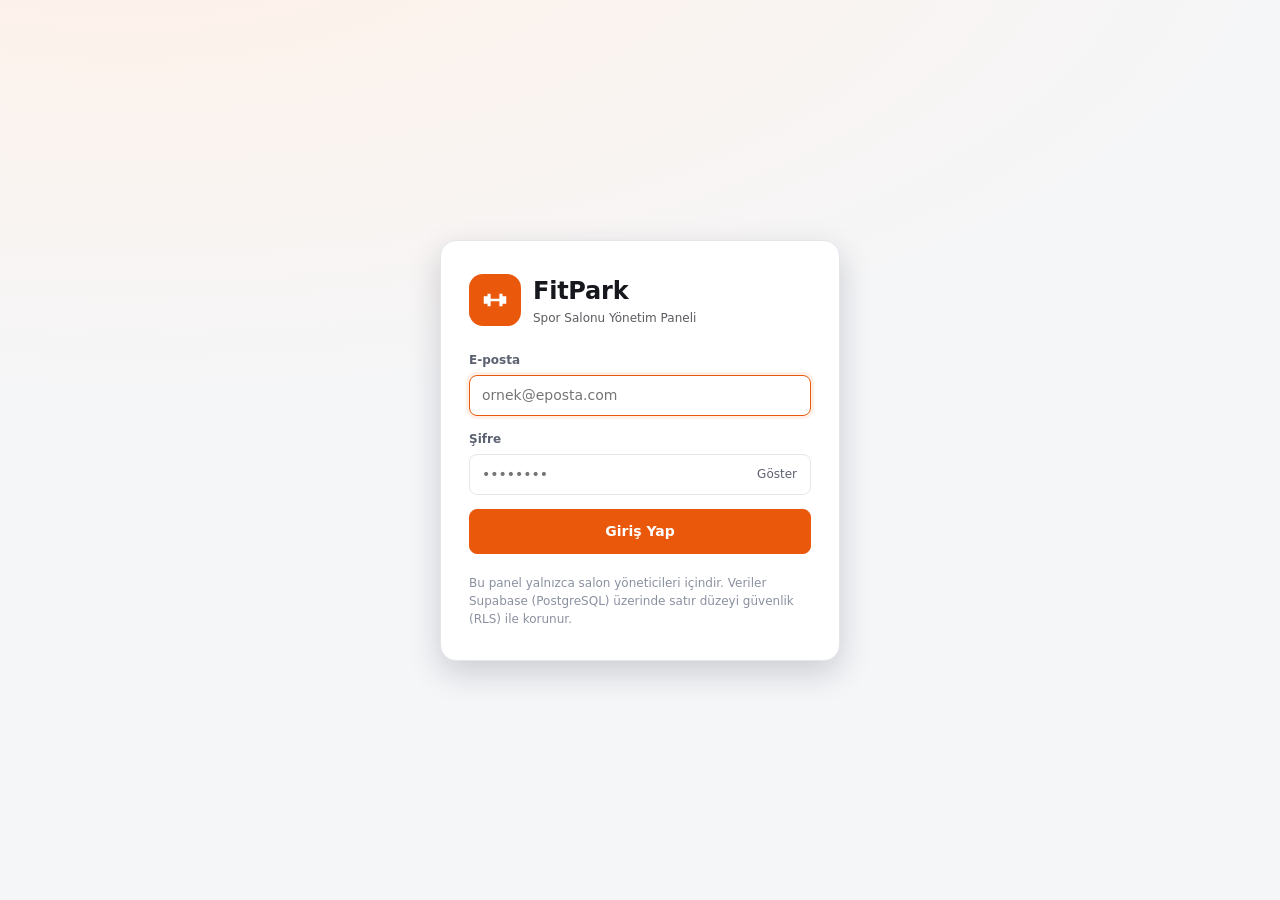
==== index.html @ 44391488 "Giriş formu örnek e-postası Co-Authored-By: Claude Opus 5.5 <noreply@anthropic.com> Claude-Session: " ====
<!doctype html>
<html lang="tr">
<head>
  <meta charset="utf-8">
  <meta name="viewport" content="width=device-width, initial-scale=1">
  <title>FitPark Spor Salonu · Yönetim Paneli</title>
  <meta name="description" content="Spor salonu üyelik, turnike ve antrenman programı yönetim paneli">
  <link rel="icon" href="data:image/svg+xml,%3Csvg xmlns='http://www.w3.org/2000/svg' viewBox='0 0 64 64'%3E%3Crect width='64' height='64' rx='14' fill='%23ea580c'/%3E%3Cpath d='M14 26h6v12h-6zM44 26h6v12h-6zM20 22h5v20h-5zM39 22h5v20h-5zM25 30h14v4H25z' fill='white'/%3E%3C/svg%3E">
  <link rel="stylesheet" href="css/style.css">
  <script>
    try { const t = localStorage.getItem('tema'); if (t) document.documentElement.dataset.theme = t; } catch (e) {}
  </script>
</head>
<body>
  <!-- GİRİŞ EKRANI -->
  <section id="login-screen" class="login-screen" hidden>
    <div class="login-card">
      <div class="brand brand-lg">
        <span class="brand-logo" aria-hidden="true">
          <svg viewBox="0 0 64 64"><path d="M14 26h6v12h-6zM44 26h6v12h-6zM20 22h5v20h-5zM39 22h5v20h-5zM25 30h14v4H25z" fill="currentColor"/></svg>
        </span>
        <div>
          <div class="brand-name">FitPark</div>
          <div class="brand-sub">Spor Salonu Yönetim Paneli</div>
        </div>
      </div>
      <form id="login-form" novalidate>
        <label class="field">
          <span>E-posta</span>
          <input type="email" name="email" autocomplete="username" required placeholder="ornek@eposta.com">
        </label>
        <label class="field">
          <span>Şifre</span>
          <div class="pw-wrap">
            <input type="password" name="password" autocomplete="current-password" required placeholder="••••••••">
            <button type="button" class="pw-toggle" aria-label="Şifreyi göster">Göster</button>
          </div>
        </label>
        <p class="form-error" id="login-error" role="alert" hidden></p>
        <button type="submit" class="btn btn-primary btn-block">Giriş Yap</button>
      </form>
      <p class="login-note">Bu panel yalnızca salon yöneticileri içindir. Veriler Supabase (PostgreSQL) üzerinde satır düzeyi güvenlik (RLS) ile korunur.</p>
    </div>
  </section>

  <!-- UYGULAMA -->
  <div id="app" class="app" hidden>
    <aside class="sidebar" id="sidebar">
      <div class="brand">
        <span class="brand-logo" aria-hidden="true">
          <svg viewBox="0 0 64 64"><path d="M14 26h6v12h-6zM44 26h6v12h-6zM20 22h5v20h-5zM39 22h5v20h-5zM25 30h14v4H25z" fill="currentColor"/></svg>
        </span>
        <div>
          <div class="brand-name">FitPark</div>
          <div class="brand-sub">Yönetim Paneli</div>
        </div>
      </div>
      <nav class="nav" id="nav">
        <a href="#/panel" data-route="panel"><svg viewBox="0 0 24 24"><path d="M3 13h8V3H3zm0 8h8v-6H3zm10 0h8V11h-8zm0-18v6h8V3z"/></svg>Gösterge Paneli</a>
        <a href="#/turnike" data-route="turnike"><svg viewBox="0 0 24 24"><path d="M10 17l5-5-5-5v3H3v4h7zm9-14h-8v2h8v14h-8v2h8a2 2 0 0 0 2-2V5a2 2 0 0 0-2-2z"/></svg>Turnike<span class="nav-badge" id="badge-icerde" hidden></span></a>
        <a href="#/uyeler" data-route="uyeler"><svg viewBox="0 0 24 24"><path d="M16 11a3 3 0 1 0 0-6 3 3 0 0 0 0 6zm-8 0a3 3 0 1 0 0-6 3 3 0 0 0 0 6zm0 2c-2.7 0-8 1.3-8 4v3h16v-3c0-2.7-5.3-4-8-4zm8 0c-.3 0-.7 0-1.1.1A4.2 4.2 0 0 1 17 17v3h7v-3c0-2.7-5.3-4-8-4z"/></svg>Üyeler<span class="nav-badge warn" id="badge-bitiyor" hidden></span></a>
        <a href="#/gecmis" data-route="gecmis"><svg viewBox="0 0 24 24"><path d="M13 3a9 9 0 0 0-9 9H1l4 4 4-4H6a7 7 0 1 1 2 4.9l-1.4 1.4A9 9 0 1 0 13 3zm-1 5v5l4.3 2.5.7-1.2-3.5-2.1V8z"/></svg>Giriş-Çıkış Geçmişi</a>
        <a href="#/programlar" data-route="programlar"><svg viewBox="0 0 24 24"><path d="M20.6 14.9l1.4-1.4-1.4-1.4-3.6 3.6-8.5-8.5L12.1 3.6 10.7 2.2 9.3 3.6 7.9 2.2 5.8 4.3 4.3 2.9 2.9 4.3l1.4 1.4-2.1 2.1 1.4 1.4-1.4 1.4 1.4 1.4 1.4-1.4 8.5 8.5-3.6 3.6 1.4 1.4 1.4-1.4 1.4 1.4 2.1-2.1 1.4 1.4 1.4-1.4-1.4-1.4 2.1-2.1z"/></svg>Antrenman &amp; Kadro</a>
        <a href="#/raporlar" data-route="raporlar"><svg viewBox="0 0 24 24"><path d="M5 9h3v11H5zm5.5-5h3v16h-3zM16 13h3v7h-3z"/></svg>Raporlar</a>
      </nav>
      <div class="sidebar-foot">
        <div class="db-chip" title="Bağlı veritabanı"><span class="dot"></span>Supabase · PostgreSQL</div>
      </div>
    </aside>
    <div class="sidebar-backdrop" id="sidebar-backdrop"></div>

    <div class="main">
      <header class="topbar">
        <button class="icon-btn menu-btn" id="menu-btn" aria-label="Menüyü aç">
          <svg viewBox="0 0 24 24"><path d="M3 6h18v2H3zm0 5h18v2H3zm0 5h18v2H3z"/></svg>
        </button>
        <h1 class="page-title" id="page-title">Gösterge Paneli</h1>
        <div class="topbar-right">
          <div class="clock" id="clock" title="İstanbul saati"></div>
          <button class="icon-btn" id="theme-btn" aria-label="Tema değiştir" title="Açık / koyu tema">
            <svg viewBox="0 0 24 24"><path d="M12 3a9 9 0 1 0 9 9c0-.5 0-1-.1-1.4A5.5 5.5 0 0 1 13.4 3.1L12 3z"/></svg>
          </button>
          <div class="user-menu">
            <button class="user-btn" id="user-btn" aria-haspopup="true">
              <span class="avatar" id="user-avatar">Y</span>
              <span class="user-email" id="user-email"></span>
            </button>
            <div class="dropdown" id="user-dropdown" hidden>
              <button id="pw-change-btn">Şifre değiştir</button>
              <button id="logout-btn">Çıkış yap</button>
            </div>
          </div>
        </div>
      </header>
      <main id="view" class="view" tabindex="-1"></main>
    </div>
  </div>

  <div id="modal-root"></div>
  <div id="toast-root" class="toast-root" aria-live="polite"></div>

  <script src="vendor/supabase.js"></script>
  <script src="vendor/chart.umd.min.js"></script>
  <script src="js/config.js"></script>
  <script src="js/app.js"></script>
</body>
</html>
---- css/style.css ----
/* ================== TEMA ================== */
:root {
  --bg: #f5f6f8;
  --surface: #ffffff;
  --surface-2: #f0f2f5;
  --border: #e3e6eb;
  --text: #16181d;
  --text-2: #5b6170;
  --text-3: #8a90a0;
  --primary: #ea580c;
  --primary-600: #c2410c;
  --primary-soft: #fff1e8;
  --ok: #15803d;      --ok-soft: #e7f6ec;
  --warn: #b45309;    --warn-soft: #fdf3e1;
  --bad: #b91c1c;     --bad-soft: #fde8e8;
  --info: #1d4ed8;    --info-soft: #e7eefd;
  --muted-soft: #eef0f3;
  --shadow: 0 1px 2px rgba(16,24,40,.05), 0 1px 3px rgba(16,24,40,.06);
  --shadow-lg: 0 12px 32px rgba(16,24,40,.18);
  --radius: 12px;
  --sidebar: #111318;
  --sidebar-text: #c9ccd4;
  color-scheme: light;
}
@media (prefers-color-scheme: dark) {
  :root:not([data-theme="light"]) {
    --bg: #0e1014; --surface: #171a20; --surface-2: #1e222a; --border: #2a2f39;
    --text: #eceef2; --text-2: #a7adba; --text-3: #7b8292;
    --primary: #fb7a35; --primary-600: #f26a20; --primary-soft: #3a2216;
    --ok: #4ade80; --ok-soft: #13301f; --warn: #fbbf24; --warn-soft: #362a10;
    --bad: #f87171; --bad-soft: #3a1818; --info: #7aa2ff; --info-soft: #172443;
    --muted-soft: #252a33; --sidebar: #0a0b0e; --sidebar-text: #b5b9c3;
    --shadow: 0 1px 2px rgba(0,0,0,.4); --shadow-lg: 0 12px 32px rgba(0,0,0,.6);
    color-scheme: dark;
  }
}
:root[data-theme="dark"] {
  --bg: #0e1014; --surface: #171a20; --surface-2: #1e222a; --border: #2a2f39;
  --text: #eceef2; --text-2: #a7adba; --text-3: #7b8292;
  --primary: #fb7a35; --primary-600: #f26a20; --primary-soft: #3a2216;
  --ok: #4ade80; --ok-soft: #13301f; --warn: #fbbf24; --warn-soft: #362a10;
  --bad: #f87171; --bad-soft: #3a1818; --info: #7aa2ff; --info-soft: #172443;
  --muted-soft: #252a33; --sidebar: #0a0b0e; --sidebar-text: #b5b9c3;
  --shadow: 0 1px 2px rgba(0,0,0,.4); --shadow-lg: 0 12px 32px rgba(0,0,0,.6);
  color-scheme: dark;
}

/* ================== TEMEL ================== */
* { box-sizing: border-box; }
html, body { margin: 0; height: 100%; }
body {
  background: var(--bg); color: var(--text);
  font: 14px/1.5 system-ui, -apple-system, "Segoe UI", Roboto, "Helvetica Neue", Arial, sans-serif;
  -webkit-font-smoothing: antialiased;
}
[hidden] { display: none !important; }
a { color: var(--primary); text-decoration: none; }
a:hover { text-decoration: underline; }
h1, h2, h3 { margin: 0; line-height: 1.25; }
svg { width: 20px; height: 20px; fill: currentColor; flex: none; }
button, input, select, textarea { font: inherit; color: inherit; }
.muted { color: var(--text-2); }
.small { font-size: 12px; }
.num { font-variant-numeric: tabular-nums; }
.nowrap { white-space: nowrap; }

/* ================== GİRİŞ ================== */
.login-screen {
  min-height: 100%; display: grid; place-items: center; padding: 24px 16px;
  background: radial-gradient(1200px 500px at 10% -10%, var(--primary-soft), transparent), var(--bg);
}
.login-card {
  width: 100%; max-width: 400px; background: var(--surface); border: 1px solid var(--border);
  border-radius: 16px; padding: 32px 28px; box-shadow: var(--shadow-lg);
}
.login-card .brand { margin-bottom: 24px; color: var(--text); }
.login-note { margin: 20px 0 0; font-size: 12px; color: var(--text-3); }
.pw-wrap { position: relative; }
.pw-wrap input { padding-right: 72px; }
.pw-toggle {
  position: absolute; right: 6px; top: 50%; transform: translateY(-50%);
  border: 0; background: transparent; color: var(--text-2); font-size: 12px; cursor: pointer; padding: 6px 8px;
}

/* ================== DÜZEN ================== */
.app { display: flex; min-height: 100%; }
.sidebar {
  width: 248px; flex: none; background: var(--sidebar); color: var(--sidebar-text);
  display: flex; flex-direction: column; padding: 20px 14px; position: sticky; top: 0; height: 100vh;
}
.sidebar .brand { color: #fff; padding: 0 8px 20px; }
.brand { display: flex; align-items: center; gap: 12px; }
.brand-logo {
  width: 40px; height: 40px; border-radius: 10px; background: var(--primary); color: #fff;
  display: grid; place-items: center; flex: none;
}
.brand-logo svg { width: 30px; height: 30px; }
.brand-lg .brand-logo { width: 52px; height: 52px; border-radius: 14px; }
.brand-lg .brand-logo svg { width: 40px; height: 40px; }
.brand-name { font-weight: 800; font-size: 18px; letter-spacing: -.01em; }
.brand-lg .brand-name { font-size: 24px; }
.brand-sub { font-size: 12px; opacity: .7; }
.nav { display: flex; flex-direction: column; gap: 2px; }
.nav a {
  display: flex; align-items: center; gap: 12px; padding: 10px 12px; border-radius: 8px;
  color: var(--sidebar-text); font-weight: 500;
}
.nav a:hover { background: rgba(255,255,255,.06); text-decoration: none; color: #fff; }
.nav a.active { background: var(--primary); color: #fff; }
.nav a svg { opacity: .9; }
.nav-badge {
  margin-left: auto; background: rgba(255,255,255,.14); color: #fff; font-size: 11px; font-weight: 700;
  padding: 1px 8px; border-radius: 999px;
}
.nav-badge.warn { background: #f59e0b; color: #1a1200; }
.nav a.active .nav-badge { background: rgba(0,0,0,.2); color: #fff; }
.sidebar-foot { margin-top: auto; padding: 8px; }
.db-chip { display: flex; align-items: center; gap: 8px; font-size: 12px; opacity: .75; }
.dot { width: 8px; height: 8px; border-radius: 50%; background: #22c55e; box-shadow: 0 0 0 3px rgba(34,197,94,.2); }

.main { flex: 1; min-width: 0; display: flex; flex-direction: column; }
.topbar {
  height: 64px; display: flex; align-items: center; gap: 12px; padding: 0 24px;
  background: var(--surface); border-bottom: 1px solid var(--border); position: sticky; top: 0; z-index: 20;
}
.page-title { font-size: 18px; font-weight: 700; flex: 1; min-width: 0; overflow: hidden; text-overflow: ellipsis; white-space: nowrap; }
.topbar-right { display: flex; align-items: center; gap: 8px; }
.clock { font-variant-numeric: tabular-nums; color: var(--text-2); font-size: 13px; padding: 0 8px; white-space: nowrap; }
.icon-btn {
  width: 38px; height: 38px; border-radius: 8px; border: 1px solid var(--border); background: var(--surface);
  display: grid; place-items: center; cursor: pointer; color: var(--text-2);
}
.icon-btn:hover { background: var(--surface-2); color: var(--text); }
.menu-btn { display: none; }
.user-menu { position: relative; }
.user-btn {
  display: flex; align-items: center; gap: 8px; border: 1px solid var(--border); background: var(--surface);
  border-radius: 999px; padding: 3px 12px 3px 3px; cursor: pointer;
}
.avatar {
  width: 30px; height: 30px; border-radius: 50%; background: var(--primary-soft); color: var(--primary);
  display: grid; place-items: center; font-weight: 700; font-size: 13px; flex: none;
}
.user-email { font-size: 13px; max-width: 200px; overflow: hidden; text-overflow: ellipsis; white-space: nowrap; }
.dropdown {
  position: absolute; right: 0; top: calc(100% + 6px); background: var(--surface); border: 1px solid var(--border);
  border-radius: 10px; box-shadow: var(--shadow-lg); min-width: 180px; padding: 6px; z-index: 50;
}
.dropdown button {
  display: block; width: 100%; text-align: left; border: 0; background: transparent; padding: 9px 12px;
  border-radius: 6px; cursor: pointer;
}
.dropdown button:hover { background: var(--surface-2); }
.view { padding: 24px; max-width: 1400px; width: 100%; margin: 0 auto; outline: none; }

/* ================== BİLEŞENLER ================== */
.card {
  background: var(--surface); border: 1px solid var(--border); border-radius: var(--radius);
  box-shadow: var(--shadow); min-width: 0;
}
.card-head {
  display: flex; align-items: center; justify-content: space-between; gap: 12px; flex-wrap: wrap;
  padding: 16px 18px; border-bottom: 1px solid var(--border);
}
.card-head h2 { font-size: 15px; font-weight: 700; }
.card-head .sub { font-size: 12px; color: var(--text-2); margin-top: 2px; }
.card-body { padding: 18px; }
.card-body.flush { padding: 0; }

.grid { display: grid; gap: 16px; }
.stats { grid-template-columns: repeat(auto-fit, minmax(170px, 1fr)); margin-bottom: 16px; }
.stats.six { grid-template-columns: repeat(6, minmax(0, 1fr)); }
@media (max-width: 1400px) { .stats.six { grid-template-columns: repeat(3, minmax(0, 1fr)); } }
.cols-2 { grid-template-columns: repeat(2, minmax(0, 1fr)); }
.cols-3 { grid-template-columns: 2fr 1fr; }
.mb { margin-bottom: 16px; }

.stat { padding: 16px 18px; display: flex; gap: 14px; align-items: flex-start; }
.stat-icon {
  width: 40px; height: 40px; border-radius: 10px; display: grid; place-items: center; flex: none;
  background: var(--primary-soft); color: var(--primary);
}
.stat-icon.ok { background: var(--ok-soft); color: var(--ok); }
.stat-icon.warn { background: var(--warn-soft); color: var(--warn); }
.stat-icon.info { background: var(--info-soft); color: var(--info); }
.stat-icon.bad { background: var(--bad-soft); color: var(--bad); }
.stat-label { font-size: 12px; color: var(--text-2); font-weight: 500; }
.stat-value { font-size: 26px; font-weight: 800; letter-spacing: -.02em; font-variant-numeric: tabular-nums; line-height: 1.2; }
.stat-hint { font-size: 12px; color: var(--text-3); }

.btn {
  display: inline-flex; align-items: center; justify-content: center; gap: 6px; padding: 8px 14px;
  border-radius: 8px; border: 1px solid var(--border); background: var(--surface); cursor: pointer;
  font-weight: 600; font-size: 13px; white-space: nowrap; text-decoration: none !important; color: var(--text);
}
.btn:hover { background: var(--surface-2); }
.btn:disabled { opacity: .55; cursor: not-allowed; }
.btn svg { width: 16px; height: 16px; }
.btn-primary { background: var(--primary); border-color: var(--primary); color: #fff; }
.btn-primary:hover { background: var(--primary-600); border-color: var(--primary-600); }
.btn-ok { background: var(--ok); border-color: var(--ok); color: #fff; }
.btn-ok:hover { filter: brightness(.95); background: var(--ok); }
.btn-bad { background: var(--surface); border-color: var(--bad); color: var(--bad); }
.btn-bad:hover { background: var(--bad-soft); }
.btn-sm { padding: 5px 10px; font-size: 12px; }
.btn-block { width: 100%; padding: 11px; font-size: 14px; }
.btn-row { display: flex; gap: 8px; flex-wrap: wrap; }

.badge {
  display: inline-flex; align-items: center; gap: 5px; padding: 2px 9px; border-radius: 999px;
  font-size: 12px; font-weight: 600; white-space: nowrap;
}
.badge::before { content: ""; width: 6px; height: 6px; border-radius: 50%; background: currentColor; }
.badge.ok { background: var(--ok-soft); color: var(--ok); }
.badge.warn { background: var(--warn-soft); color: var(--warn); }
.badge.bad { background: var(--bad-soft); color: var(--bad); }
.badge.info { background: var(--info-soft); color: var(--info); }
.badge.muted { background: var(--muted-soft); color: var(--text-2); }
.badge.plain::before { display: none; }

/* Form */
.field { display: flex; flex-direction: column; gap: 6px; margin-bottom: 14px; min-width: 0; }
.field > span { font-size: 12px; font-weight: 600; color: var(--text-2); }
.field .req { color: var(--bad); }
input[type=text], input[type=email], input[type=password], input[type=tel], input[type=date], input[type=search], select, textarea {
  width: 100%; padding: 9px 12px; border: 1px solid var(--border); border-radius: 8px; background: var(--surface);
  outline: none; min-height: 38px;
}
input:focus, select:focus, textarea:focus { border-color: var(--primary); box-shadow: 0 0 0 3px var(--primary-soft); }
input.invalid, select.invalid { border-color: var(--bad); }
.field-err { font-size: 12px; color: var(--bad); min-height: 0; }
.form-grid { display: grid; grid-template-columns: 1fr 1fr; gap: 0 14px; }
.form-grid .full { grid-column: 1 / -1; }
.form-error {
  background: var(--bad-soft); color: var(--bad); padding: 10px 12px; border-radius: 8px; font-size: 13px; margin: 0 0 14px;
}
.radio-row { display: flex; gap: 8px; }
.radio-row label {
  flex: 1; display: flex; align-items: center; justify-content: center; gap: 6px; border: 1px solid var(--border);
  border-radius: 8px; padding: 8px; cursor: pointer; min-height: 38px;
}
.radio-row input { accent-color: var(--primary); }
.radio-row label:has(input:checked) { border-color: var(--primary); background: var(--primary-soft); color: var(--primary); font-weight: 600; }

.toolbar { display: flex; gap: 10px; flex-wrap: wrap; align-items: center; padding: 14px 18px; border-bottom: 1px solid var(--border); }
.toolbar .grow { flex: 1; min-width: 200px; }
.toolbar select, .toolbar input[type=date] { width: auto; min-width: 140px; }
.search { position: relative; }
.search svg { position: absolute; left: 10px; top: 50%; transform: translateY(-50%); width: 16px; height: 16px; color: var(--text-3); }
.search input { padding-left: 34px; }

/* Tablo */
.table-wrap { overflow-x: auto; }
table { width: 100%; border-collapse: collapse; }
th, td { padding: 11px 14px; text-align: left; border-bottom: 1px solid var(--border); vertical-align: middle; }
th {
  font-size: 11px; text-transform: uppercase; letter-spacing: .04em; color: var(--text-3); font-weight: 700;
  background: var(--surface-2); white-space: nowrap; position: sticky; top: 0;
}
th.sortable { cursor: pointer; user-select: none; }
th.sortable:hover { color: var(--text); }
th .arr { opacity: .5; margin-left: 3px; }
tbody tr:last-child td { border-bottom: 0; }
tbody tr.clickable { cursor: pointer; }
tbody tr.clickable:hover td { background: var(--surface-2); }
td.r, th.r { text-align: right; }
.person { display: flex; align-items: center; gap: 10px; min-width: 0; }
.person .avatar { width: 32px; height: 32px; font-size: 12px; }
.person-name { font-weight: 600; white-space: nowrap; }
.person-sub { font-size: 12px; color: var(--text-3); white-space: nowrap; }
.empty { padding: 36px 16px; text-align: center; color: var(--text-3); }
.pager { display: flex; justify-content: space-between; align-items: center; gap: 12px; padding: 12px 18px; border-top: 1px solid var(--border); flex-wrap: wrap; }

/* Liste */
.list { list-style: none; margin: 0; padding: 0; }
.list li { display: flex; align-items: center; gap: 12px; padding: 11px 18px; border-bottom: 1px solid var(--border); }
.list li:last-child { border-bottom: 0; }
.list .grow { flex: 1; min-width: 0; }
.elapsed { font-variant-numeric: tabular-nums; font-weight: 600; color: var(--ok); font-size: 13px; }

.chart-box { position: relative; height: 260px; }
.chart-box.sm { height: 220px; }

/* Üye detay */
.profile { display: flex; gap: 18px; align-items: center; flex-wrap: wrap; }
.profile .avatar { width: 64px; height: 64px; font-size: 22px; }
.profile h2 { font-size: 22px; }
.kv { display: grid; grid-template-columns: 140px 1fr; gap: 10px 14px; margin: 0; }
.kv dt { color: var(--text-2); font-size: 13px; }
.kv dd { margin: 0; font-weight: 500; overflow-wrap: anywhere; }
.progress { height: 8px; background: var(--muted-soft); border-radius: 999px; overflow: hidden; margin-top: 8px; }
.progress > span { display: block; height: 100%; background: var(--ok); border-radius: 999px; }
.progress.warn > span { background: #f59e0b; }
.progress.bad > span { background: var(--bad); }

.tabs { display: flex; gap: 4px; border-bottom: 1px solid var(--border); margin-bottom: 16px; overflow-x: auto; }
.tabs button {
  border: 0; background: transparent; padding: 10px 14px; cursor: pointer; font-weight: 600; color: var(--text-2);
  border-bottom: 2px solid transparent; margin-bottom: -1px; white-space: nowrap;
}
.tabs button.active { color: var(--primary); border-bottom-color: var(--primary); }
.tabs button:hover { color: var(--text); }

.day-grid { display: grid; grid-template-columns: repeat(auto-fill, minmax(240px, 1fr)); gap: 12px; }
.day { border: 1px solid var(--border); border-radius: 10px; overflow: hidden; }
.day h4 { margin: 0; padding: 8px 12px; background: var(--surface-2); font-size: 13px; }
.day ol { margin: 0; padding: 8px 12px 8px 30px; }
.day li { padding: 4px 0; font-size: 13px; }
.day li small { display: block; color: var(--text-3); }

.prog-card { border: 1px solid var(--border); border-radius: 10px; margin-bottom: 12px; overflow: hidden; }
.prog-card > summary {
  list-style: none; cursor: pointer; padding: 14px 16px; display: flex; gap: 12px; align-items: center; flex-wrap: wrap;
}
.prog-card > summary::-webkit-details-marker { display: none; }
.prog-card > summary::after { content: "▸"; margin-left: auto; color: var(--text-3); transition: transform .15s; }
.prog-card[open] > summary::after { transform: rotate(90deg); }
.prog-card[open] > summary { border-bottom: 1px solid var(--border); }
.prog-body { padding: 14px 16px; }

pre.sql {
  background: var(--surface-2); border: 1px solid var(--border); border-radius: 8px; padding: 14px; overflow-x: auto;
  font: 12px/1.55 ui-monospace, SFMono-Regular, Menlo, Consolas, monospace; margin: 0;
}
details.sql-box { margin-top: 14px; }
details.sql-box summary { cursor: pointer; color: var(--primary); font-weight: 600; font-size: 13px; margin-bottom: 8px; }

/* Turnike */
.gate { display: grid; grid-template-columns: minmax(0, 1.3fr) minmax(0, 1fr); gap: 16px; }
.gate-search input { font-size: 16px; padding: 12px 14px 12px 40px; min-height: 48px; }
.gate-search svg { width: 20px; height: 20px; left: 12px; }
.gate-result {
  border-radius: 12px; padding: 16px 18px; margin-bottom: 16px; display: flex; gap: 12px; align-items: flex-start;
  border: 1px solid transparent; animation: pop .25s ease-out;
}
.gate-result.ok { background: var(--ok-soft); border-color: var(--ok); color: var(--ok); }
.gate-result.bad { background: var(--bad-soft); border-color: var(--bad); color: var(--bad); }
.gate-result.info { background: var(--info-soft); border-color: var(--info); color: var(--info); }
.gate-result strong { display: block; font-size: 15px; }
.gate-result p { margin: 2px 0 0; color: var(--text); font-size: 13px; }
.gate-result svg { width: 26px; height: 26px; }
@keyframes pop { from { transform: scale(.98); opacity: 0; } to { transform: none; opacity: 1; } }

/* Modal */
.modal-backdrop {
  position: fixed; inset: 0; background: rgba(10,12,16,.55); display: grid; place-items: center; padding: 16px; z-index: 100;
  animation: fade .15s;
}
.modal {
  background: var(--surface); border-radius: 14px; width: 100%; max-width: 560px; max-height: calc(100vh - 32px);
  display: flex; flex-direction: column; box-shadow: var(--shadow-lg); border: 1px solid var(--border);
}
.modal-head { padding: 18px 20px; border-bottom: 1px solid var(--border); display: flex; justify-content: space-between; align-items: center; gap: 12px; }
.modal-head h3 { font-size: 17px; }
.modal-body { padding: 20px; overflow-y: auto; }
.modal-foot { padding: 14px 20px; border-top: 1px solid var(--border); display: flex; justify-content: flex-end; gap: 8px; }
@keyframes fade { from { opacity: 0; } }

/* Toast */
.toast-root { position: fixed; right: 16px; bottom: 16px; display: flex; flex-direction: column; gap: 8px; z-index: 200; max-width: calc(100vw - 32px); }
.toast {
  background: var(--surface); border: 1px solid var(--border); border-left: 4px solid var(--ok); border-radius: 10px;
  padding: 12px 16px; box-shadow: var(--shadow-lg); width: 360px; max-width: 100%; animation: pop .2s; font-size: 13px;
}
.toast.bad { border-left-color: var(--bad); }
.toast.warn { border-left-color: #f59e0b; }
.toast strong { display: block; margin-bottom: 2px; }

.loading { padding: 48px; display: grid; place-items: center; color: var(--text-3); }
.spinner { width: 28px; height: 28px; border: 3px solid var(--border); border-top-color: var(--primary); border-radius: 50%; animation: spin .7s linear infinite; }
@keyframes spin { to { transform: rotate(360deg); } }
.skeleton { background: var(--surface-2); border-radius: 6px; height: 14px; }

.back-link { display: inline-flex; align-items: center; gap: 6px; color: var(--text-2); margin-bottom: 14px; font-weight: 500; }
.back-link svg { width: 16px; height: 16px; }
.section-title { display: flex; align-items: center; justify-content: space-between; gap: 12px; margin-bottom: 16px; flex-wrap: wrap; }
.section-title p { margin: 4px 0 0; color: var(--text-2); }

/* ================== MOBİL ================== */
@media (max-width: 1100px) {
  .cols-3, .gate { grid-template-columns: 1fr; }
}
@media (max-width: 860px) {
  .sidebar {
    position: fixed; left: 0; top: 0; bottom: 0; z-index: 60; transform: translateX(-100%); transition: transform .2s;
  }
  .sidebar.open { transform: none; }
  .sidebar-backdrop { position: fixed; inset: 0; background: rgba(0,0,0,.45); z-index: 55; display: none; }
  .sidebar.open + .sidebar-backdrop { display: block; }
  .menu-btn { display: grid; }
  .cols-2 { grid-template-columns: 1fr; }
  .user-email, .clock { display: none; }
  .topbar { padding: 0 16px; }
  .view { padding: 16px; }
}
@media (max-width: 560px) {
  .form-grid { grid-template-columns: 1fr; }
  .kv { grid-template-columns: 1fr; gap: 2px; }
  .kv dd { margin-bottom: 8px; }
  .stats, .stats.six { grid-template-columns: 1fr 1fr; gap: 10px; }
  .stat { padding: 12px; gap: 10px; }
  .stat-icon { display: none; }
  .stat-value { font-size: 22px; }
  .toolbar select, .toolbar input[type=date] { flex: 1; min-width: 0; }
  .hide-sm { display: none; }
}

@media print {
  .sidebar, .topbar, .toolbar, .btn, .pager { display: none !important; }
  .view { padding: 0; }
  .card { box-shadow: none; }
}
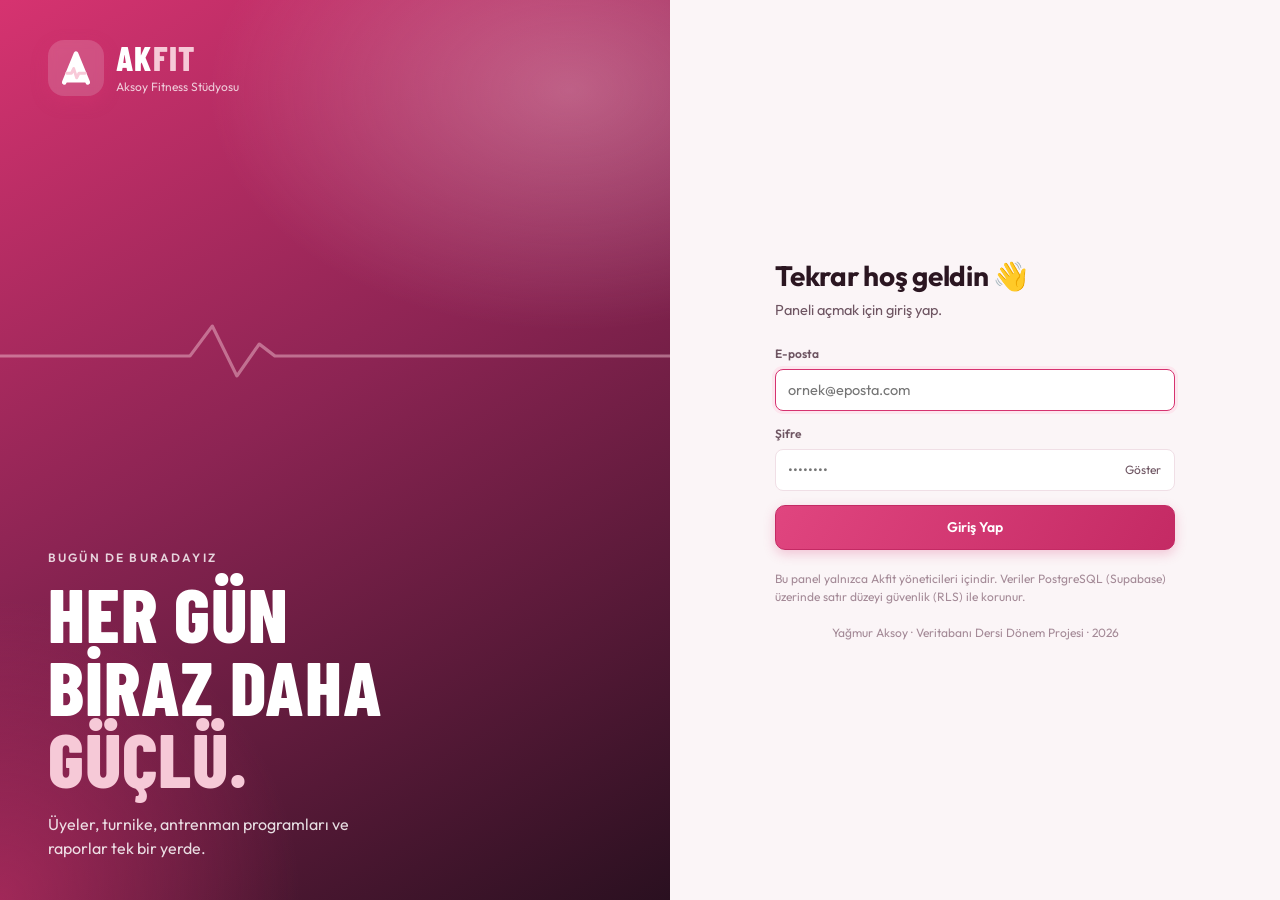
==== commit 3be46632: "Akfit kimliği: isim, logo, pudra pembe-ahududu renk paleti, yazı tipleri, karşılama ekranı ve kişise" ====
--- a/index.html
+++ b/index.html
@@ -3,9 +3,10 @@
 <head>
   <meta charset="utf-8">
   <meta name="viewport" content="width=device-width, initial-scale=1">
-  <title>FitPark Spor Salonu · Yönetim Paneli</title>
-  <meta name="description" content="Spor salonu üyelik, turnike ve antrenman programı yönetim paneli">
-  <link rel="icon" href="data:image/svg+xml,%3Csvg xmlns='http://www.w3.org/2000/svg' viewBox='0 0 64 64'%3E%3Crect width='64' height='64' rx='14' fill='%23ea580c'/%3E%3Cpath d='M14 26h6v12h-6zM44 26h6v12h-6zM20 22h5v20h-5zM39 22h5v20h-5zM25 30h14v4H25z' fill='white'/%3E%3C/svg%3E">
+  <title>Akfit · Aksoy Fitness Stüdyosu</title>
+  <meta name="description" content="Akfit Aksoy Fitness Stüdyosu üyelik, turnike ve antrenman programı yönetim paneli">
+  <link rel="icon" href="data:image/svg+xml,%3Csvg xmlns=%27http://www.w3.org/2000/svg%27 viewBox=%270 0 64 64%27%3E%3Crect width=%2764%27 height=%2764%27 rx=%2716%27 fill=%27%23d63370%27/%3E%3Cg fill=%27none%27 stroke=%27white%27 stroke-linecap=%27round%27 stroke-linejoin=%27round%27%3E%3Cpath d=%27M14 54 L32 10 L50 54%27 stroke-width=%277%27/%3E%3Cpath d=%27M18 40 H25 L28.5 33 L33 47 L36.5 40 H46%27 stroke=%27%23f8c9d8%27 stroke-width=%274.5%27/%3E%3C/g%3E%3C/svg%3E">
+  <link rel="stylesheet" href="css/fonts.css">
   <link rel="stylesheet" href="css/style.css">
   <script>
     try { const t = localStorage.getItem('tema'); if (t) document.documentElement.dataset.theme = t; } catch (e) {}
@@ -14,32 +15,40 @@
 <body>
   <!-- GİRİŞ EKRANI -->
   <section id="login-screen" class="login-screen" hidden>
-    <div class="login-card">
+    <div class="login-hero">
       <div class="brand brand-lg">
-        <span class="brand-logo" aria-hidden="true">
-          <svg viewBox="0 0 64 64"><path d="M14 26h6v12h-6zM44 26h6v12h-6zM20 22h5v20h-5zM39 22h5v20h-5zM25 30h14v4H25z" fill="currentColor"/></svg>
-        </span>
-        <div>
-          <div class="brand-name">FitPark</div>
-          <div class="brand-sub">Spor Salonu Yönetim Paneli</div>
-        </div>
+        <span class="brand-logo" aria-hidden="true"><svg viewBox="0 0 64 64" fill="none" stroke="currentColor" stroke-linecap="round" stroke-linejoin="round"><path d="M14 54 L32 10 L50 54" stroke-width="7"/><path d="M18 40 H25 L28.5 33 L33 47 L36.5 40 H46" stroke-width="4.5"/></svg></span>
+        <div><div class="brand-name">AK<span>FIT</span></div><div class="brand-sub">Aksoy Fitness Stüdyosu</div></div>
       </div>
-      <form id="login-form" novalidate>
-        <label class="field">
-          <span>E-posta</span>
-          <input type="email" name="email" autocomplete="username" required placeholder="ornek@eposta.com">
-        </label>
-        <label class="field">
-          <span>Şifre</span>
-          <div class="pw-wrap">
-            <input type="password" name="password" autocomplete="current-password" required placeholder="••••••••">
-            <button type="button" class="pw-toggle" aria-label="Şifreyi göster">Göster</button>
-          </div>
-        </label>
-        <p class="form-error" id="login-error" role="alert" hidden></p>
-        <button type="submit" class="btn btn-primary btn-block">Giriş Yap</button>
-      </form>
-      <p class="login-note">Bu panel yalnızca salon yöneticileri içindir. Veriler Supabase (PostgreSQL) üzerinde satır düzeyi güvenlik (RLS) ile korunur.</p>
+      <div class="hero-copy">
+        <p class="hero-kicker">Bugün de buradayız</p>
+        <h1>Her gün<br>biraz daha<br><em>güçlü.</em></h1>
+        <p class="hero-text">Üyeler, turnike, antrenman programları ve raporlar tek bir yerde.</p>
+      </div>
+      <div class="hero-pulse" aria-hidden="true"><svg viewBox="0 0 600 80" preserveAspectRatio="none"><path d="M0 50 H170 L190 20 L212 70 L232 38 L246 50 H600" fill="none" stroke="currentColor" stroke-width="3" stroke-linecap="round" stroke-linejoin="round"/></svg></div>
+    </div>
+    <div class="login-side">
+      <div class="login-card">
+        <h2>Tekrar hoş geldin 👋</h2>
+        <p class="login-lead">Paneli açmak için giriş yap.</p>
+        <form id="login-form" novalidate>
+          <label class="field">
+            <span>E-posta</span>
+            <input type="email" name="email" autocomplete="username" required placeholder="ornek@eposta.com">
+          </label>
+          <label class="field">
+            <span>Şifre</span>
+            <div class="pw-wrap">
+              <input type="password" name="password" autocomplete="current-password" required placeholder="••••••••">
+              <button type="button" class="pw-toggle" aria-label="Şifreyi göster">Göster</button>
+            </div>
+          </label>
+          <p class="form-error" id="login-error" role="alert" hidden></p>
+          <button type="submit" class="btn btn-primary btn-block">Giriş Yap</button>
+        </form>
+        <p class="login-note">Bu panel yalnızca Akfit yöneticileri içindir. Veriler PostgreSQL (Supabase) üzerinde satır düzeyi güvenlik (RLS) ile korunur.</p>
+      </div>
+      <p class="credit">Yağmur Aksoy · Veritabanı Dersi Dönem Projesi · 2026</p>
     </div>
   </section>
 
@@ -48,11 +57,11 @@
     <aside class="sidebar" id="sidebar">
       <div class="brand">
         <span class="brand-logo" aria-hidden="true">
-          <svg viewBox="0 0 64 64"><path d="M14 26h6v12h-6zM44 26h6v12h-6zM20 22h5v20h-5zM39 22h5v20h-5zM25 30h14v4H25z" fill="currentColor"/></svg>
+          <svg viewBox="0 0 64 64" fill="none" stroke="currentColor" stroke-linecap="round" stroke-linejoin="round"><path d="M14 54 L32 10 L50 54" stroke-width="7"/><path d="M18 40 H25 L28.5 33 L33 47 L36.5 40 H46" stroke-width="4.5"/></svg>
         </span>
         <div>
-          <div class="brand-name">FitPark</div>
-          <div class="brand-sub">Yönetim Paneli</div>
+          <div class="brand-name">AK<span>FIT</span></div>
+          <div class="brand-sub">Aksoy Fitness Stüdyosu</div>
         </div>
       </div>
       <nav class="nav" id="nav">
@@ -64,7 +73,9 @@
         <a href="#/raporlar" data-route="raporlar"><svg viewBox="0 0 24 24"><path d="M5 9h3v11H5zm5.5-5h3v16h-3zM16 13h3v7h-3z"/></svg>Raporlar</a>
       </nav>
       <div class="sidebar-foot">
+        <div class="side-quote" id="side-quote"></div>
         <div class="db-chip" title="Bağlı veritabanı"><span class="dot"></span>Supabase · PostgreSQL</div>
+        <div class="side-credit">Akfit v1.0 · Yağmur Aksoy</div>
       </div>
     </aside>
     <div class="sidebar-backdrop" id="sidebar-backdrop"></div>
--- a/css/fonts.css
+++ b/css/fonts.css
@@ -0,0 +1,144 @@
+/* outfit-latin-ext-400-normal */
+@font-face {
+  font-family: 'Outfit';
+  font-style: normal;
+  font-display: swap;
+  font-weight: 400;
+  src: url(../fonts/outfit-latin-ext-400-normal.woff2) format('woff2');
+  unicode-range: U+0100-02AF,U+0304,U+0308,U+0329,U+1E00-1E9F,U+1EF2-1EFF,U+2020,U+20A0-20AB,U+20AD-20C0,U+2113,U+2C60-2C7F,U+A720-A7FF;
+}
+/* outfit-latin-400-normal */
+@font-face {
+  font-family: 'Outfit';
+  font-style: normal;
+  font-display: swap;
+  font-weight: 400;
+  src: url(../fonts/outfit-latin-400-normal.woff2) format('woff2');
+  unicode-range: U+0000-00FF,U+0131,U+0152-0153,U+02BB-02BC,U+02C6,U+02DA,U+02DC,U+0304,U+0308,U+0329,U+2000-206F,U+2074,U+20AC,U+2122,U+2191,U+2193,U+2212,U+2215,U+FEFF,U+FFFD;
+}
+/* outfit-latin-ext-500-normal */
+@font-face {
+  font-family: 'Outfit';
+  font-style: normal;
+  font-display: swap;
+  font-weight: 500;
+  src: url(../fonts/outfit-latin-ext-500-normal.woff2) format('woff2');
+  unicode-range: U+0100-02AF,U+0304,U+0308,U+0329,U+1E00-1E9F,U+1EF2-1EFF,U+2020,U+20A0-20AB,U+20AD-20C0,U+2113,U+2C60-2C7F,U+A720-A7FF;
+}
+/* outfit-latin-500-normal */
+@font-face {
+  font-family: 'Outfit';
+  font-style: normal;
+  font-display: swap;
+  font-weight: 500;
+  src: url(../fonts/outfit-latin-500-normal.woff2) format('woff2');
+  unicode-range: U+0000-00FF,U+0131,U+0152-0153,U+02BB-02BC,U+02C6,U+02DA,U+02DC,U+0304,U+0308,U+0329,U+2000-206F,U+2074,U+20AC,U+2122,U+2191,U+2193,U+2212,U+2215,U+FEFF,U+FFFD;
+}
+/* outfit-latin-ext-600-normal */
+@font-face {
+  font-family: 'Outfit';
+  font-style: normal;
+  font-display: swap;
+  font-weight: 600;
+  src: url(../fonts/outfit-latin-ext-600-normal.woff2) format('woff2');
+  unicode-range: U+0100-02AF,U+0304,U+0308,U+0329,U+1E00-1E9F,U+1EF2-1EFF,U+2020,U+20A0-20AB,U+20AD-20C0,U+2113,U+2C60-2C7F,U+A720-A7FF;
+}
+/* outfit-latin-600-normal */
+@font-face {
+  font-family: 'Outfit';
+  font-style: normal;
+  font-display: swap;
+  font-weight: 600;
+  src: url(../fonts/outfit-latin-600-normal.woff2) format('woff2');
+  unicode-range: U+0000-00FF,U+0131,U+0152-0153,U+02BB-02BC,U+02C6,U+02DA,U+02DC,U+0304,U+0308,U+0329,U+2000-206F,U+2074,U+20AC,U+2122,U+2191,U+2193,U+2212,U+2215,U+FEFF,U+FFFD;
+}
+/* outfit-latin-ext-700-normal */
+@font-face {
+  font-family: 'Outfit';
+  font-style: normal;
+  font-display: swap;
+  font-weight: 700;
+  src: url(../fonts/outfit-latin-ext-700-normal.woff2) format('woff2');
+  unicode-range: U+0100-02AF,U+0304,U+0308,U+0329,U+1E00-1E9F,U+1EF2-1EFF,U+2020,U+20A0-20AB,U+20AD-20C0,U+2113,U+2C60-2C7F,U+A720-A7FF;
+}
+/* outfit-latin-700-normal */
+@font-face {
+  font-family: 'Outfit';
+  font-style: normal;
+  font-display: swap;
+  font-weight: 700;
+  src: url(../fonts/outfit-latin-700-normal.woff2) format('woff2');
+  unicode-range: U+0000-00FF,U+0131,U+0152-0153,U+02BB-02BC,U+02C6,U+02DA,U+02DC,U+0304,U+0308,U+0329,U+2000-206F,U+2074,U+20AC,U+2122,U+2191,U+2193,U+2212,U+2215,U+FEFF,U+FFFD;
+}
+/* outfit-latin-ext-800-normal */
+@font-face {
+  font-family: 'Outfit';
+  font-style: normal;
+  font-display: swap;
+  font-weight: 800;
+  src: url(../fonts/outfit-latin-ext-800-normal.woff2) format('woff2');
+  unicode-range: U+0100-02AF,U+0304,U+0308,U+0329,U+1E00-1E9F,U+1EF2-1EFF,U+2020,U+20A0-20AB,U+20AD-20C0,U+2113,U+2C60-2C7F,U+A720-A7FF;
+}
+/* outfit-latin-800-normal */
+@font-face {
+  font-family: 'Outfit';
+  font-style: normal;
+  font-display: swap;
+  font-weight: 800;
+  src: url(../fonts/outfit-latin-800-normal.woff2) format('woff2');
+  unicode-range: U+0000-00FF,U+0131,U+0152-0153,U+02BB-02BC,U+02C6,U+02DA,U+02DC,U+0304,U+0308,U+0329,U+2000-206F,U+2074,U+20AC,U+2122,U+2191,U+2193,U+2212,U+2215,U+FEFF,U+FFFD;
+}
+/* barlow-condensed-latin-ext-600-normal */
+@font-face {
+  font-family: 'Barlow Condensed';
+  font-style: normal;
+  font-display: swap;
+  font-weight: 600;
+  src: url(../fonts/barlow-condensed-latin-ext-600-normal.woff2) format('woff2');
+  unicode-range: U+0100-02AF,U+0304,U+0308,U+0329,U+1E00-1E9F,U+1EF2-1EFF,U+2020,U+20A0-20AB,U+20AD-20C0,U+2113,U+2C60-2C7F,U+A720-A7FF;
+}
+/* barlow-condensed-latin-600-normal */
+@font-face {
+  font-family: 'Barlow Condensed';
+  font-style: normal;
+  font-display: swap;
+  font-weight: 600;
+  src: url(../fonts/barlow-condensed-latin-600-normal.woff2) format('woff2');
+  unicode-range: U+0000-00FF,U+0131,U+0152-0153,U+02BB-02BC,U+02C6,U+02DA,U+02DC,U+0304,U+0308,U+0329,U+2000-206F,U+2074,U+20AC,U+2122,U+2191,U+2193,U+2212,U+2215,U+FEFF,U+FFFD;
+}
+/* barlow-condensed-latin-ext-700-normal */
+@font-face {
+  font-family: 'Barlow Condensed';
+  font-style: normal;
+  font-display: swap;
+  font-weight: 700;
+  src: url(../fonts/barlow-condensed-latin-ext-700-normal.woff2) format('woff2');
+  unicode-range: U+0100-02AF,U+0304,U+0308,U+0329,U+1E00-1E9F,U+1EF2-1EFF,U+2020,U+20A0-20AB,U+20AD-20C0,U+2113,U+2C60-2C7F,U+A720-A7FF;
+}
+/* barlow-condensed-latin-700-normal */
+@font-face {
+  font-family: 'Barlow Condensed';
+  font-style: normal;
+  font-display: swap;
+  font-weight: 700;
+  src: url(../fonts/barlow-condensed-latin-700-normal.woff2) format('woff2');
+  unicode-range: U+0000-00FF,U+0131,U+0152-0153,U+02BB-02BC,U+02C6,U+02DA,U+02DC,U+0304,U+0308,U+0329,U+2000-206F,U+2074,U+20AC,U+2122,U+2191,U+2193,U+2212,U+2215,U+FEFF,U+FFFD;
+}
+/* barlow-condensed-latin-ext-800-normal */
+@font-face {
+  font-family: 'Barlow Condensed';
+  font-style: normal;
+  font-display: swap;
+  font-weight: 800;
+  src: url(../fonts/barlow-condensed-latin-ext-800-normal.woff2) format('woff2');
+  unicode-range: U+0100-02AF,U+0304,U+0308,U+0329,U+1E00-1E9F,U+1EF2-1EFF,U+2020,U+20A0-20AB,U+20AD-20C0,U+2113,U+2C60-2C7F,U+A720-A7FF;
+}
+/* barlow-condensed-latin-800-normal */
+@font-face {
+  font-family: 'Barlow Condensed';
+  font-style: normal;
+  font-display: swap;
+  font-weight: 800;
+  src: url(../fonts/barlow-condensed-latin-800-normal.woff2) format('woff2');
+  unicode-range: U+0000-00FF,U+0131,U+0152-0153,U+02BB-02BC,U+02C6,U+02DA,U+02DC,U+0304,U+0308,U+0329,U+2000-206F,U+2074,U+20AC,U+2122,U+2191,U+2193,U+2212,U+2215,U+FEFF,U+FFFD;
+}
--- a/css/style.css
+++ b/css/style.css
@@ -1,47 +1,51 @@
 /* ================== TEMA ================== */
 :root {
-  --bg: #f5f6f8;
+  --bg: #fbf5f7;
   --surface: #ffffff;
-  --surface-2: #f0f2f5;
-  --border: #e3e6eb;
-  --text: #16181d;
-  --text-2: #5b6170;
-  --text-3: #8a90a0;
-  --primary: #ea580c;
-  --primary-600: #c2410c;
-  --primary-soft: #fff1e8;
-  --ok: #15803d;      --ok-soft: #e7f6ec;
+  --surface-2: #f9eef2;
+  --border: #f0dfe6;
+  --text: #2b1621;
+  --text-2: #6e5562;
+  --text-3: #a48a97;
+  --primary: #d63370;
+  --primary-600: #b8245c;
+  --primary-soft: #fde6ee;
+  --powder: #f6c9d7;
+  --plum: #4a1d35;
+  --ok: #15803d;      --ok-soft: #e7f6ec; --on-ok: #ffffff;
   --warn: #b45309;    --warn-soft: #fdf3e1;
   --bad: #b91c1c;     --bad-soft: #fde8e8;
-  --info: #1d4ed8;    --info-soft: #e7eefd;
-  --muted-soft: #eef0f3;
-  --shadow: 0 1px 2px rgba(16,24,40,.05), 0 1px 3px rgba(16,24,40,.06);
-  --shadow-lg: 0 12px 32px rgba(16,24,40,.18);
-  --radius: 12px;
-  --sidebar: #111318;
-  --sidebar-text: #c9ccd4;
+  --info: #6d3fc0;    --info-soft: #f0e9fc;
+  --muted-soft: #f3ebef;
+  --shadow: 0 1px 2px rgba(74,29,53,.05), 0 2px 6px rgba(74,29,53,.06);
+  --shadow-lg: 0 18px 40px rgba(74,29,53,.18);
+  --radius: 16px;
+  --sidebar: #2a1020;
+  --sidebar-text: #e9d3dd;
+  --font: "Outfit", system-ui, -apple-system, "Segoe UI", Roboto, sans-serif;
+  --font-display: "Barlow Condensed", "Outfit", system-ui, sans-serif;
   color-scheme: light;
 }
 @media (prefers-color-scheme: dark) {
   :root:not([data-theme="light"]) {
-    --bg: #0e1014; --surface: #171a20; --surface-2: #1e222a; --border: #2a2f39;
-    --text: #eceef2; --text-2: #a7adba; --text-3: #7b8292;
-    --primary: #fb7a35; --primary-600: #f26a20; --primary-soft: #3a2216;
-    --ok: #4ade80; --ok-soft: #13301f; --warn: #fbbf24; --warn-soft: #362a10;
-    --bad: #f87171; --bad-soft: #3a1818; --info: #7aa2ff; --info-soft: #172443;
-    --muted-soft: #252a33; --sidebar: #0a0b0e; --sidebar-text: #b5b9c3;
-    --shadow: 0 1px 2px rgba(0,0,0,.4); --shadow-lg: 0 12px 32px rgba(0,0,0,.6);
+    --bg: #150a10; --surface: #1f1118; --surface-2: #2a1720; --border: #3b2430;
+    --text: #fbecf2; --text-2: #cfaebd; --text-3: #94788a;
+    --primary: #ff5c93; --primary-600: #ff7aa7; --primary-soft: #431a2c; --powder: #6b2c45; --plum: #f6c9d7;
+    --ok: #4ade80; --ok-soft: #13301f; --on-ok: #052e12; --warn: #fbbf24; --warn-soft: #362a10;
+    --bad: #f87171; --bad-soft: #3a1818; --info: #b79cff; --info-soft: #261a44;
+    --muted-soft: #2e1b25; --sidebar: #0f060b; --sidebar-text: #dcc0cc;
+    --shadow: 0 1px 2px rgba(0,0,0,.4); --shadow-lg: 0 18px 40px rgba(0,0,0,.6);
     color-scheme: dark;
   }
 }
 :root[data-theme="dark"] {
-  --bg: #0e1014; --surface: #171a20; --surface-2: #1e222a; --border: #2a2f39;
-  --text: #eceef2; --text-2: #a7adba; --text-3: #7b8292;
-  --primary: #fb7a35; --primary-600: #f26a20; --primary-soft: #3a2216;
-  --ok: #4ade80; --ok-soft: #13301f; --warn: #fbbf24; --warn-soft: #362a10;
-  --bad: #f87171; --bad-soft: #3a1818; --info: #7aa2ff; --info-soft: #172443;
-  --muted-soft: #252a33; --sidebar: #0a0b0e; --sidebar-text: #b5b9c3;
-  --shadow: 0 1px 2px rgba(0,0,0,.4); --shadow-lg: 0 12px 32px rgba(0,0,0,.6);
+  --bg: #150a10; --surface: #1f1118; --surface-2: #2a1720; --border: #3b2430;
+  --text: #fbecf2; --text-2: #cfaebd; --text-3: #94788a;
+  --primary: #ff5c93; --primary-600: #ff7aa7; --primary-soft: #431a2c; --powder: #6b2c45; --plum: #f6c9d7;
+  --ok: #4ade80; --ok-soft: #13301f; --on-ok: #052e12; --warn: #fbbf24; --warn-soft: #362a10;
+  --bad: #f87171; --bad-soft: #3a1818; --info: #b79cff; --info-soft: #261a44;
+  --muted-soft: #2e1b25; --sidebar: #0f060b; --sidebar-text: #dcc0cc;
+  --shadow: 0 1px 2px rgba(0,0,0,.4); --shadow-lg: 0 18px 40px rgba(0,0,0,.6);
   color-scheme: dark;
 }
 
@@ -50,7 +54,7 @@
 html, body { margin: 0; height: 100%; }
 body {
   background: var(--bg); color: var(--text);
-  font: 14px/1.5 system-ui, -apple-system, "Segoe UI", Roboto, "Helvetica Neue", Arial, sans-serif;
+  font: 14.5px/1.5 var(--font);
   -webkit-font-smoothing: antialiased;
 }
 [hidden] { display: none !important; }
@@ -65,16 +69,37 @@
 .nowrap { white-space: nowrap; }
 
 /* ================== GİRİŞ ================== */
-.login-screen {
-  min-height: 100%; display: grid; place-items: center; padding: 24px 16px;
-  background: radial-gradient(1200px 500px at 10% -10%, var(--primary-soft), transparent), var(--bg);
-}
-.login-card {
-  width: 100%; max-width: 400px; background: var(--surface); border: 1px solid var(--border);
-  border-radius: 16px; padding: 32px 28px; box-shadow: var(--shadow-lg);
-}
-.login-card .brand { margin-bottom: 24px; color: var(--text); }
+.login-screen { min-height: 100%; display: grid; grid-template-columns: 1.1fr 1fr; background: var(--bg); }
+.login-hero {
+  position: relative; overflow: hidden; color: #fff; padding: 40px 48px; display: flex; flex-direction: column; justify-content: space-between;
+  background:
+    radial-gradient(600px 400px at 85% 10%, rgba(246,201,215,.35), transparent 60%),
+    radial-gradient(500px 500px at 0% 100%, rgba(214,51,112,.55), transparent 60%),
+    linear-gradient(150deg, #d63370 0%, #8c2453 45%, #2a1020 100%);
+}
+.login-hero .brand-logo { background: rgba(255,255,255,.16); backdrop-filter: blur(4px); }
+.login-hero .brand-name span { color: #f6c9d7; }
+.hero-copy { max-width: 460px; position: relative; z-index: 1; }
+.hero-kicker { text-transform: uppercase; letter-spacing: .18em; font-size: 12px; font-weight: 600; opacity: .8; margin: 0 0 10px; }
+.hero-copy h1 { font-family: var(--font-display); font-weight: 800; font-size: clamp(44px, 6vw, 76px); line-height: .95; text-transform: uppercase; letter-spacing: .01em; }
+.hero-copy h1 em { font-style: normal; color: #f6c9d7; }
+.hero-text { font-size: 16px; opacity: .85; margin: 18px 0 0; max-width: 360px; }
+.hero-pulse { position: absolute; left: 0; right: 0; top: 34%; height: 80px; color: rgba(246,201,215,.45); }
+.hero-pulse svg { width: 100%; height: 100%; }
+.hero-pulse path { stroke-dasharray: 900; stroke-dashoffset: 900; animation: draw 2.4s ease-out .3s forwards; }
+@keyframes draw { to { stroke-dashoffset: 0; } }
+.login-side { display: flex; flex-direction: column; align-items: center; justify-content: center; padding: 32px 16px; gap: 18px; }
+.login-card { width: 100%; max-width: 400px; }
+.login-card h2 { font-size: 28px; font-weight: 700; letter-spacing: -.01em; }
+.login-lead { color: var(--text-2); margin: 6px 0 24px; }
 .login-note { margin: 20px 0 0; font-size: 12px; color: var(--text-3); }
+.credit { font-size: 12px; color: var(--text-3); margin: 0; }
+@media (max-width: 860px) {
+  .login-screen { grid-template-columns: 1fr; }
+  .login-hero { padding: 28px 20px 36px; gap: 28px; }
+  .hero-copy h1 { font-size: 44px; }
+  .hero-pulse { top: auto; bottom: 8px; height: 50px; }
+}
 .pw-wrap { position: relative; }
 .pw-wrap input { padding-right: 72px; }
 .pw-toggle {
@@ -91,30 +116,36 @@
 .sidebar .brand { color: #fff; padding: 0 8px 20px; }
 .brand { display: flex; align-items: center; gap: 12px; }
 .brand-logo {
-  width: 40px; height: 40px; border-radius: 10px; background: var(--primary); color: #fff;
+  width: 42px; height: 42px; border-radius: 12px; background: linear-gradient(140deg, #e8558b, #b8245c); color: #fff;
+  box-shadow: 0 6px 16px rgba(214,51,112,.35);
   display: grid; place-items: center; flex: none;
 }
 .brand-logo svg { width: 30px; height: 30px; }
-.brand-lg .brand-logo { width: 52px; height: 52px; border-radius: 14px; }
-.brand-lg .brand-logo svg { width: 40px; height: 40px; }
-.brand-name { font-weight: 800; font-size: 18px; letter-spacing: -.01em; }
-.brand-lg .brand-name { font-size: 24px; }
-.brand-sub { font-size: 12px; opacity: .7; }
+.brand-logo svg path + path { stroke: #f8c9d8; }
+.brand-lg .brand-logo { width: 56px; height: 56px; border-radius: 16px; }
+.brand-lg .brand-logo svg { width: 42px; height: 42px; }
+.brand-name { font-family: var(--font-display); font-weight: 800; font-size: 26px; letter-spacing: .04em; line-height: 1; }
+.brand-name span { color: #f6c9d7; }
+.brand-lg .brand-name { font-size: 34px; }
+.brand-sub { font-size: 12px; opacity: .75; margin-top: 3px; }
 .nav { display: flex; flex-direction: column; gap: 2px; }
 .nav a {
   display: flex; align-items: center; gap: 12px; padding: 10px 12px; border-radius: 8px;
   color: var(--sidebar-text); font-weight: 500;
 }
-.nav a:hover { background: rgba(255,255,255,.06); text-decoration: none; color: #fff; }
-.nav a.active { background: var(--primary); color: #fff; }
+.nav a:hover { background: rgba(246,201,215,.08); text-decoration: none; color: #fff; }
+.nav a.active { background: linear-gradient(120deg, #d63370, #b8245c); color: #fff; box-shadow: 0 6px 14px rgba(214,51,112,.3); }
 .nav a svg { opacity: .9; }
 .nav-badge {
   margin-left: auto; background: rgba(255,255,255,.14); color: #fff; font-size: 11px; font-weight: 700;
   padding: 1px 8px; border-radius: 999px;
 }
-.nav-badge.warn { background: #f59e0b; color: #1a1200; }
+.nav-badge.warn { background: #f6c9d7; color: #4a1d35; }
 .nav a.active .nav-badge { background: rgba(0,0,0,.2); color: #fff; }
-.sidebar-foot { margin-top: auto; padding: 8px; }
+.sidebar-foot { margin-top: auto; padding: 8px; display: flex; flex-direction: column; gap: 12px; }
+.side-quote { font-size: 13px; line-height: 1.45; color: var(--sidebar-text); background: rgba(246,201,215,.07); border: 1px solid rgba(246,201,215,.12); border-radius: 12px; padding: 12px 14px; }
+.side-quote b { display: block; color: #f6c9d7; font-size: 11px; letter-spacing: .12em; text-transform: uppercase; margin-bottom: 4px; }
+.side-credit { font-size: 11px; opacity: .5; }
 .db-chip { display: flex; align-items: center; gap: 8px; font-size: 12px; opacity: .75; }
 .dot { width: 8px; height: 8px; border-radius: 50%; background: #22c55e; box-shadow: 0 0 0 3px rgba(34,197,94,.2); }
 
@@ -123,7 +154,7 @@
   height: 64px; display: flex; align-items: center; gap: 12px; padding: 0 24px;
   background: var(--surface); border-bottom: 1px solid var(--border); position: sticky; top: 0; z-index: 20;
 }
-.page-title { font-size: 18px; font-weight: 700; flex: 1; min-width: 0; overflow: hidden; text-overflow: ellipsis; white-space: nowrap; }
+.page-title { font-size: 20px; font-weight: 700; flex: 1; min-width: 0; overflow: hidden; text-overflow: ellipsis; white-space: nowrap; }
 .topbar-right { display: flex; align-items: center; gap: 8px; }
 .clock { font-variant-numeric: tabular-nums; color: var(--text-2); font-size: 13px; padding: 0 8px; white-space: nowrap; }
 .icon-btn {
@@ -177,15 +208,15 @@
 
 .stat { padding: 16px 18px; display: flex; gap: 14px; align-items: flex-start; }
 .stat-icon {
-  width: 40px; height: 40px; border-radius: 10px; display: grid; place-items: center; flex: none;
+  width: 44px; height: 44px; border-radius: 14px; display: grid; place-items: center; flex: none;
   background: var(--primary-soft); color: var(--primary);
 }
 .stat-icon.ok { background: var(--ok-soft); color: var(--ok); }
 .stat-icon.warn { background: var(--warn-soft); color: var(--warn); }
 .stat-icon.info { background: var(--info-soft); color: var(--info); }
 .stat-icon.bad { background: var(--bad-soft); color: var(--bad); }
-.stat-label { font-size: 12px; color: var(--text-2); font-weight: 500; }
-.stat-value { font-size: 26px; font-weight: 800; letter-spacing: -.02em; font-variant-numeric: tabular-nums; line-height: 1.2; }
+.stat-label { font-size: 12px; color: var(--text-2); font-weight: 600; text-transform: uppercase; letter-spacing: .06em; }
+.stat-value { font-family: var(--font-display); font-size: 34px; font-weight: 700; letter-spacing: .01em; font-variant-numeric: tabular-nums; line-height: 1.2; }
 .stat-hint { font-size: 12px; color: var(--text-3); }
 
 .btn {
@@ -196,9 +227,10 @@
 .btn:hover { background: var(--surface-2); }
 .btn:disabled { opacity: .55; cursor: not-allowed; }
 .btn svg { width: 16px; height: 16px; }
-.btn-primary { background: var(--primary); border-color: var(--primary); color: #fff; }
+.btn-primary { background: linear-gradient(120deg, #e0457f, #c42a64); border-color: #c42a64; color: #fff; box-shadow: 0 4px 12px rgba(214,51,112,.25); }
 .btn-primary:hover { background: var(--primary-600); border-color: var(--primary-600); }
-.btn-ok { background: var(--ok); border-color: var(--ok); color: #fff; }
+.btn { border-radius: 10px; }
+.btn-ok { background: var(--ok); border-color: var(--ok); color: var(--on-ok); }
 .btn-ok:hover { filter: brightness(.95); background: var(--ok); }
 .btn-bad { background: var(--surface); border-color: var(--bad); color: var(--bad); }
 .btn-bad:hover { background: var(--bad-soft); }
@@ -271,12 +303,24 @@
 .empty { padding: 36px 16px; text-align: center; color: var(--text-3); }
 .pager { display: flex; justify-content: space-between; align-items: center; gap: 12px; padding: 12px 18px; border-top: 1px solid var(--border); flex-wrap: wrap; }
 
+/* Karşılama */
+.hello {
+  position: relative; overflow: hidden; border-radius: var(--radius); padding: 22px 24px; margin-bottom: 16px; color: #fff;
+  background: radial-gradient(420px 220px at 100% 0%, rgba(246,201,215,.45), transparent 70%), linear-gradient(120deg, #d63370, #8c2453 60%, #4a1d35);
+  display: flex; align-items: center; justify-content: space-between; gap: 16px; flex-wrap: wrap;
+}
+.hello h2 { font-family: var(--font-display); font-weight: 800; font-size: 34px; text-transform: uppercase; letter-spacing: .02em; line-height: 1.05; }
+.hello p { margin: 6px 0 0; opacity: .9; font-size: 15px; max-width: 560px; }
+.hello .btn { background: rgba(255,255,255,.16); border-color: rgba(255,255,255,.3); color: #fff; }
+.hello .btn:hover { background: rgba(255,255,255,.26); }
+.hello svg.hello-pulse { position: absolute; right: -10px; bottom: 6px; width: 340px; height: 60px; color: rgba(246,201,215,.35); pointer-events: none; }
+
 /* Liste */
 .list { list-style: none; margin: 0; padding: 0; }
 .list li { display: flex; align-items: center; gap: 12px; padding: 11px 18px; border-bottom: 1px solid var(--border); }
 .list li:last-child { border-bottom: 0; }
 .list .grow { flex: 1; min-width: 0; }
-.elapsed { font-variant-numeric: tabular-nums; font-weight: 600; color: var(--ok); font-size: 13px; }
+.elapsed { font-variant-numeric: tabular-nums; font-weight: 600; color: var(--primary); font-size: 13px; }
 
 .chart-box { position: relative; height: 260px; }
 .chart-box.sm { height: 220px; }
@@ -289,7 +333,7 @@
 .kv dt { color: var(--text-2); font-size: 13px; }
 .kv dd { margin: 0; font-weight: 500; overflow-wrap: anywhere; }
 .progress { height: 8px; background: var(--muted-soft); border-radius: 999px; overflow: hidden; margin-top: 8px; }
-.progress > span { display: block; height: 100%; background: var(--ok); border-radius: 999px; }
+.progress > span { display: block; height: 100%; background: linear-gradient(90deg, #f6a5c0, #d63370); border-radius: 999px; }
 .progress.warn > span { background: #f59e0b; }
 .progress.bad > span { background: var(--bad); }
 
@@ -403,6 +447,8 @@
   .stat-value { font-size: 22px; }
   .toolbar select, .toolbar input[type=date] { flex: 1; min-width: 0; }
   .hide-sm { display: none; }
+  .hello svg.hello-pulse { display: none; }
+  .hello h2 { font-size: 28px; }
 }
 
 @media print {
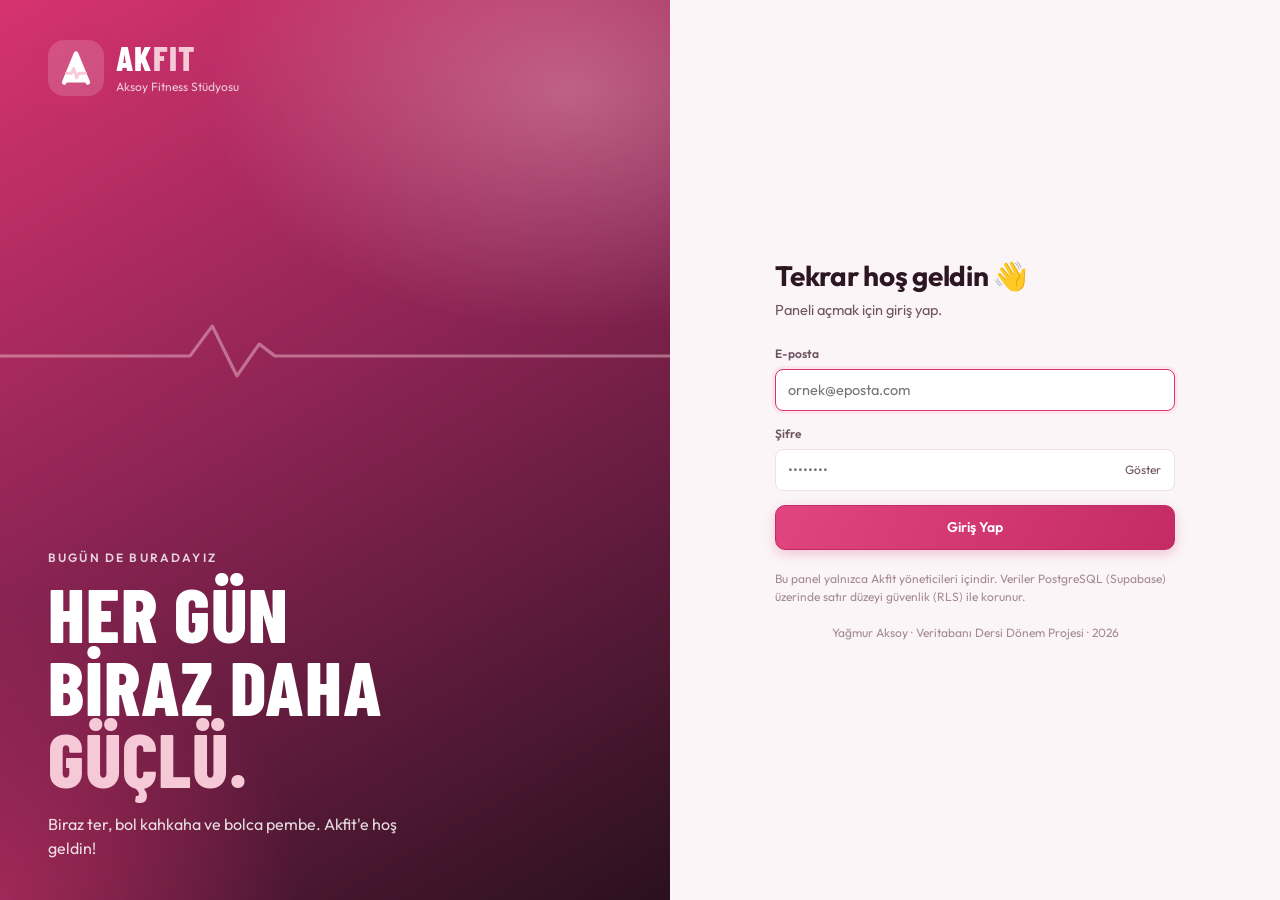
==== commit ec626dae: "Giriş ekranı alt yazısı Co-Authored-By: Claude Opus 5.5 <noreply@anthropic.com> Claude-Session: http" ====
--- a/index.html
+++ b/index.html
@@ -23,7 +23,7 @@
       <div class="hero-copy">
         <p class="hero-kicker">Bugün de buradayız</p>
         <h1>Her gün<br>biraz daha<br><em>güçlü.</em></h1>
-        <p class="hero-text">Üyeler, turnike, antrenman programları ve raporlar tek bir yerde.</p>
+        <p class="hero-text">Biraz ter, bol kahkaha ve bolca pembe. Akfit'e hoş geldin!</p>
       </div>
       <div class="hero-pulse" aria-hidden="true"><svg viewBox="0 0 600 80" preserveAspectRatio="none"><path d="M0 50 H170 L190 20 L212 70 L232 38 L246 50 H600" fill="none" stroke="currentColor" stroke-width="3" stroke-linecap="round" stroke-linejoin="round"/></svg></div>
     </div>
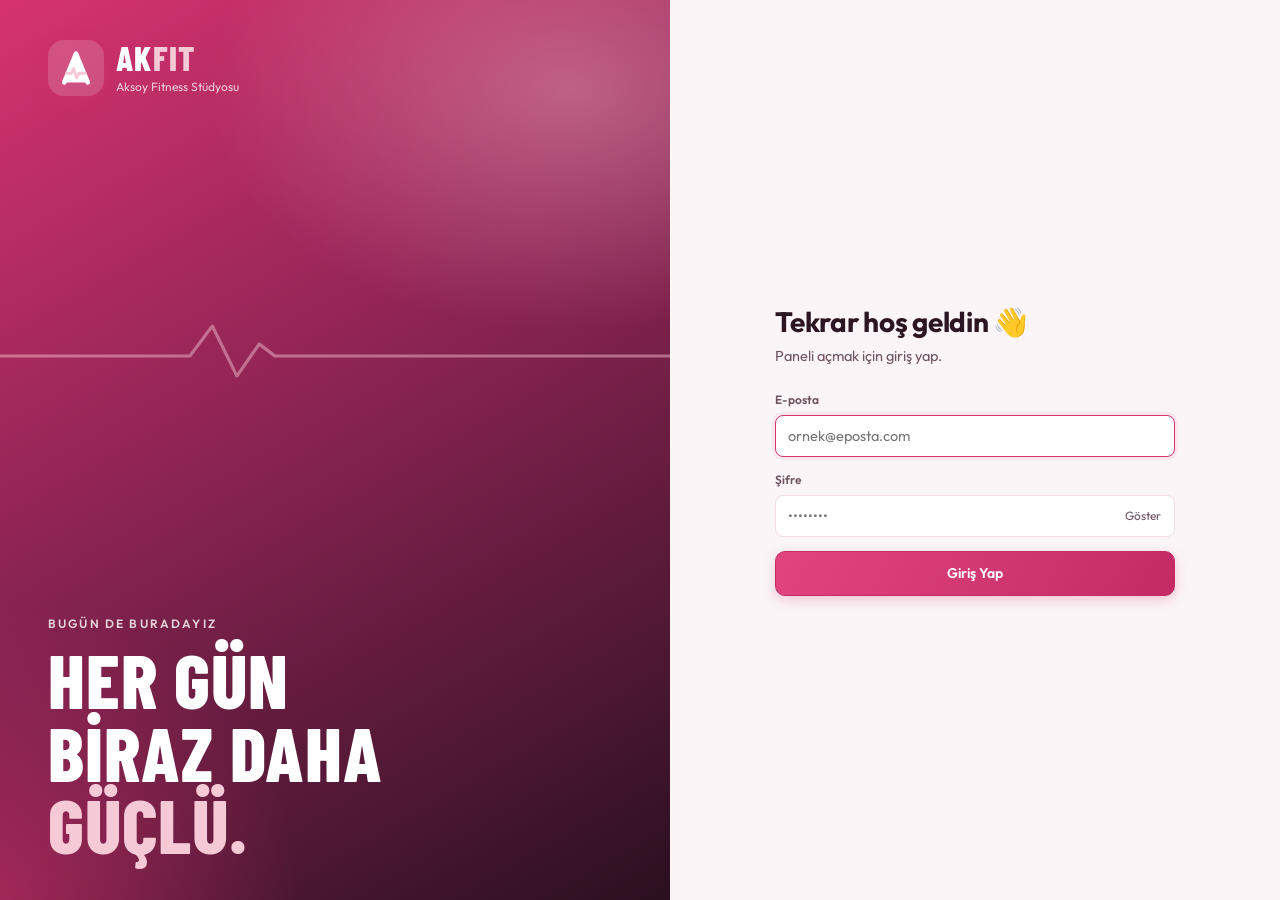
==== commit d109d8c8: "Giriş ekranındaki alt yazıları kaldır Co-Authored-By: Claude Opus 5.5 <noreply@anthropic.com> Claude" ====
--- a/index.html
+++ b/index.html
@@ -23,7 +23,6 @@
       <div class="hero-copy">
         <p class="hero-kicker">Bugün de buradayız</p>
         <h1>Her gün<br>biraz daha<br><em>güçlü.</em></h1>
-        <p class="hero-text">Biraz ter, bol kahkaha ve bolca pembe. Akfit'e hoş geldin!</p>
       </div>
       <div class="hero-pulse" aria-hidden="true"><svg viewBox="0 0 600 80" preserveAspectRatio="none"><path d="M0 50 H170 L190 20 L212 70 L232 38 L246 50 H600" fill="none" stroke="currentColor" stroke-width="3" stroke-linecap="round" stroke-linejoin="round"/></svg></div>
     </div>
@@ -46,9 +45,7 @@
           <p class="form-error" id="login-error" role="alert" hidden></p>
           <button type="submit" class="btn btn-primary btn-block">Giriş Yap</button>
         </form>
-        <p class="login-note">Bu panel yalnızca Akfit yöneticileri içindir. Veriler PostgreSQL (Supabase) üzerinde satır düzeyi güvenlik (RLS) ile korunur.</p>
       </div>
-      <p class="credit">Yağmur Aksoy · Veritabanı Dersi Dönem Projesi · 2026</p>
     </div>
   </section>
 
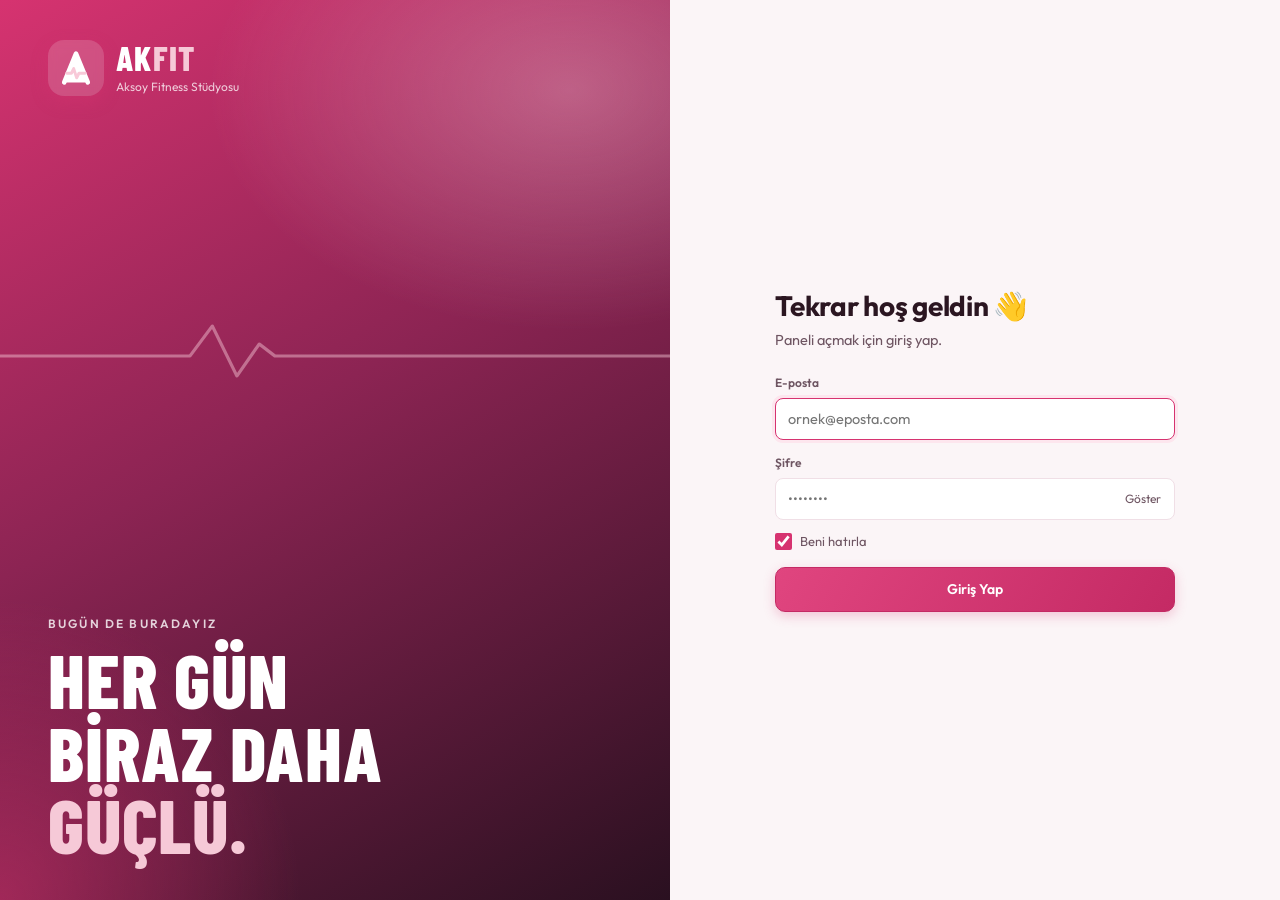
==== commit 0ee62ef3: "Beni hatırla seçeneği Co-Authored-By: Claude Opus 5.5 <noreply@anthropic.com> Claude-Session: https:" ====
--- a/index.html
+++ b/index.html
@@ -6,8 +6,8 @@
   <title>Akfit · Aksoy Fitness Stüdyosu</title>
   <meta name="description" content="Akfit Aksoy Fitness Stüdyosu üyelik, turnike ve antrenman programı yönetim paneli">
   <link rel="icon" href="data:image/svg+xml,%3Csvg xmlns=%27http://www.w3.org/2000/svg%27 viewBox=%270 0 64 64%27%3E%3Crect width=%2764%27 height=%2764%27 rx=%2716%27 fill=%27%23d63370%27/%3E%3Cg fill=%27none%27 stroke=%27white%27 stroke-linecap=%27round%27 stroke-linejoin=%27round%27%3E%3Cpath d=%27M14 54 L32 10 L50 54%27 stroke-width=%277%27/%3E%3Cpath d=%27M18 40 H25 L28.5 33 L33 47 L36.5 40 H46%27 stroke=%27%23f8c9d8%27 stroke-width=%274.5%27/%3E%3C/g%3E%3C/svg%3E">
-  <link rel="stylesheet" href="css/fonts.css">
-  <link rel="stylesheet" href="css/style.css">
+  <link rel="stylesheet" href="css/fonts.css?v=4">
+  <link rel="stylesheet" href="css/style.css?v=4">
   <script>
     try { const t = localStorage.getItem('tema'); if (t) document.documentElement.dataset.theme = t; } catch (e) {}
   </script>
@@ -42,6 +42,7 @@
               <button type="button" class="pw-toggle" aria-label="Şifreyi göster">Göster</button>
             </div>
           </label>
+          <label class="remember"><input type="checkbox" name="hatirla" checked> Beni hatırla</label>
           <p class="form-error" id="login-error" role="alert" hidden></p>
           <button type="submit" class="btn btn-primary btn-block">Giriş Yap</button>
         </form>
@@ -109,7 +110,7 @@
 
   <script src="vendor/supabase.js"></script>
   <script src="vendor/chart.umd.min.js"></script>
-  <script src="js/config.js"></script>
-  <script src="js/app.js"></script>
+  <script src="js/config.js?v=4"></script>
+  <script src="js/app.js?v=4"></script>
 </body>
 </html>
--- a/css/style.css
+++ b/css/style.css
@@ -100,6 +100,8 @@
   .hero-copy h1 { font-size: 44px; }
   .hero-pulse { top: auto; bottom: 8px; height: 50px; }
 }
+.remember { display: flex; align-items: center; gap: 8px; margin: -2px 0 16px; font-size: 13px; color: var(--text-2); cursor: pointer; user-select: none; width: fit-content; }
+.remember input { width: 17px; height: 17px; accent-color: var(--primary); margin: 0; }
 .pw-wrap { position: relative; }
 .pw-wrap input { padding-right: 72px; }
 .pw-toggle {
